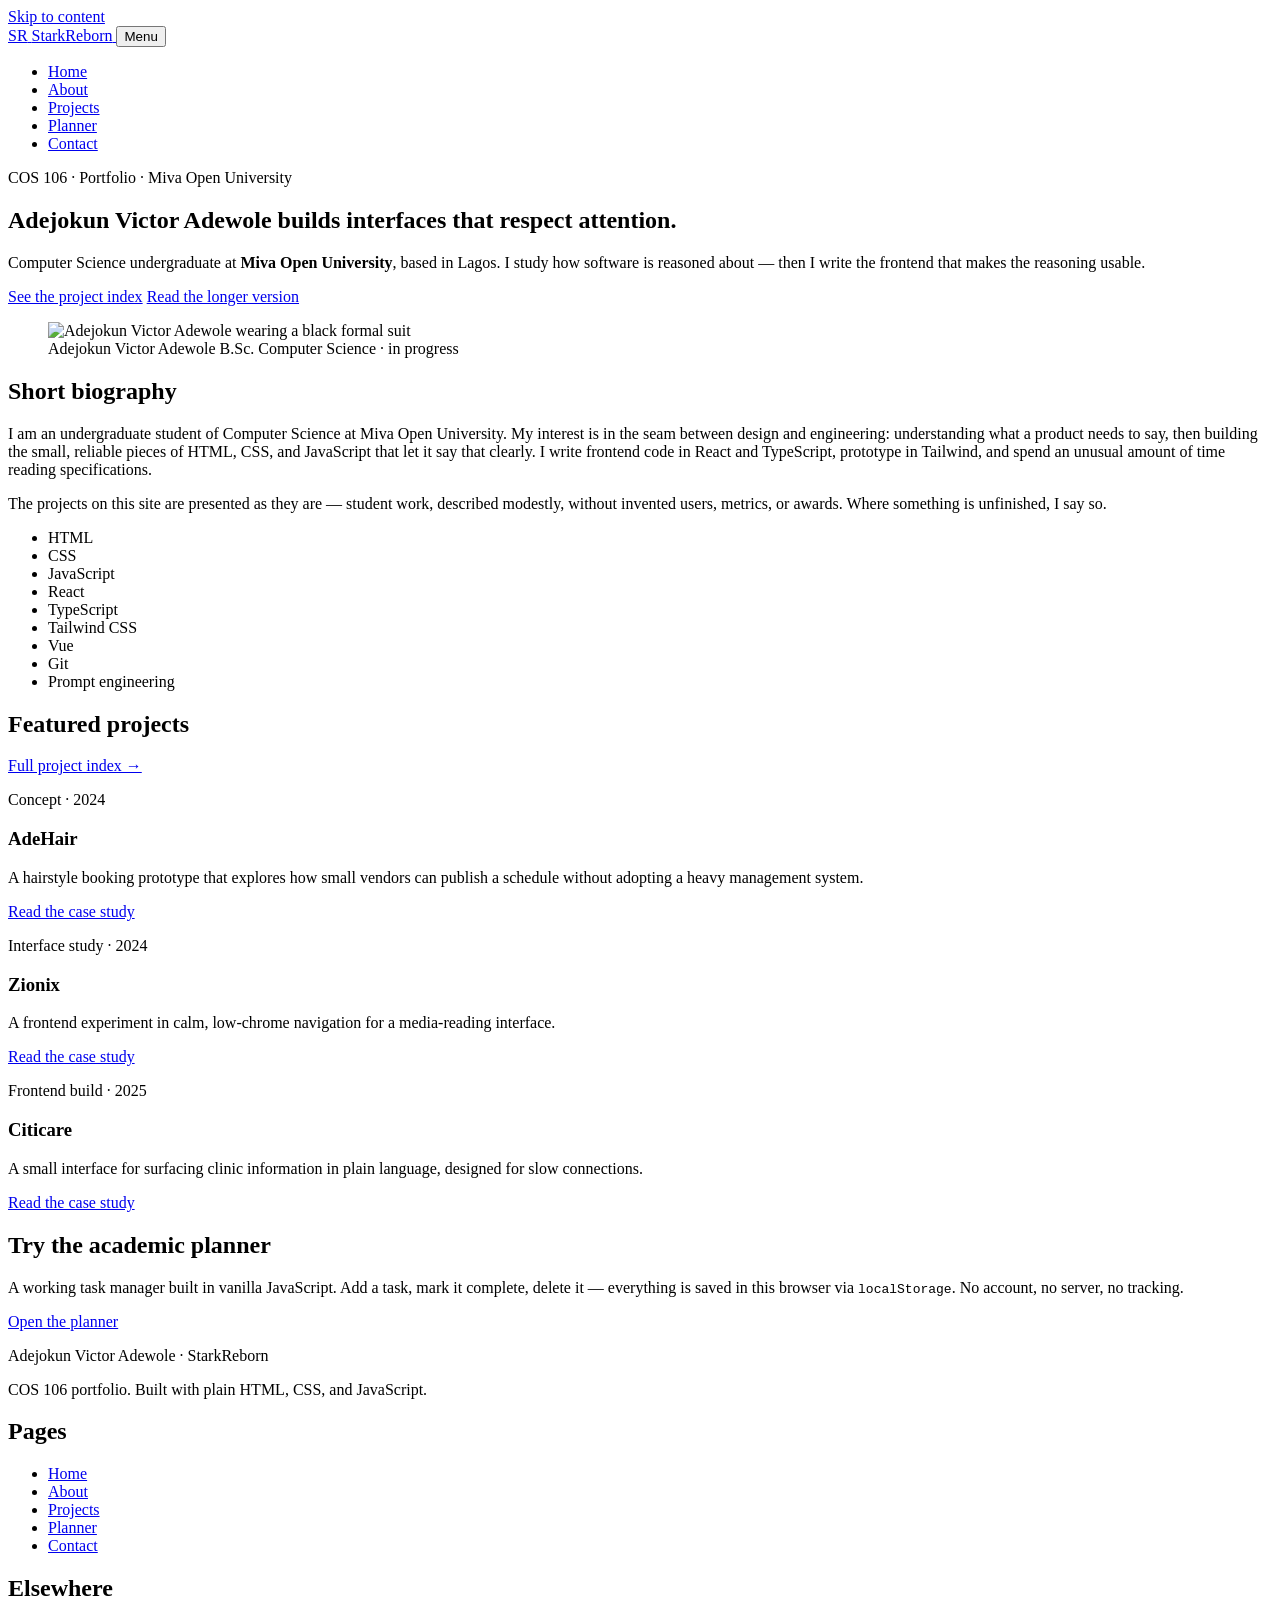
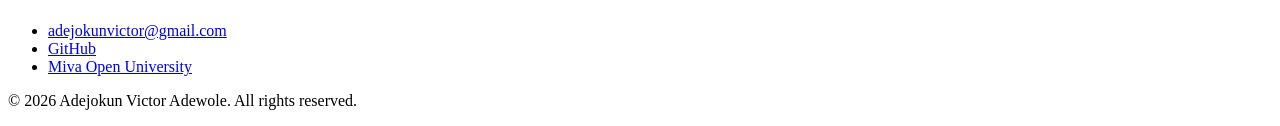
==== index.html @ ceefe45b "Add files via upload" ====
<!DOCTYPE html>
<html lang="en">
<head>
  <meta charset="utf-8">
  <meta name="viewport" content="width=device-width, initial-scale=1">
  <title>Adejokun Victor Adewole — COS 106 Portfolio</title>
  <meta name="description" content="Academic portfolio of Adejokun Victor Adewole, B.Sc. Computer Science student at Miva Open University. Frontend development, AI, and software engineering.">
  <meta name="author" content="Adejokun Victor Adewole">
  <link rel="icon" href="favicon.png" type="image/png">
  <link rel="preconnect" href="https://fonts.googleapis.com">
  <link rel="preconnect" href="https://fonts.gstatic.com" crossorigin>
  <link rel="stylesheet" href="https://fonts.googleapis.com/css2?family=Fraunces:ital,opsz,wght@0,9..144,300..700;1,9..144,300..600&family=IBM+Plex+Sans:wght@400;500;600&display=swap">
  <link rel="stylesheet" href="css/styles.css">
  <script src="js/main.js" defer></script>
</head>
<body class="page-home">
  <a class="skip-link" href="#main">Skip to content</a>

  <header class="site-header">
    <div class="site-header__inner">
      <a class="brand" href="index.html" aria-label="StarkReborn — home">
        <span class="brand__mark" aria-hidden="true">SR</span>
        <span class="brand__text">StarkReborn</span>
      </a>
      <button class="nav-toggle" type="button" aria-expanded="false" aria-controls="primary-nav">
        <span class="nav-toggle__bar" aria-hidden="true"></span>
        <span class="nav-toggle__bar" aria-hidden="true"></span>
        <span class="nav-toggle__label">Menu</span>
      </button>
      <nav id="primary-nav" class="site-nav" aria-label="Primary">
        <ul>
          <li><a href="index.html">Home</a></li>
          <li><a href="about.html">About</a></li>
          <li><a href="projects.html">Projects</a></li>
          <li><a href="planner.html">Planner</a></li>
          <li><a href="contact.html">Contact</a></li>
        </ul>
      </nav>
    </div>
  </header>

  <main id="main">
    <section class="hero" aria-labelledby="hero-heading">
      <div class="hero__grid">
        <div class="hero__text">
          <p class="hero__eyebrow">COS 106 · Portfolio · Miva Open University</p>
          <h1 id="hero-heading" class="hero__title">
            <span>Adejokun Victor</span>
            <span class="hero__title-accent">Adewole</span>
            <span class="hero__title-tail">builds interfaces that respect attention.</span>
          </h1>
          <p class="hero__lede">
            Computer Science undergraduate at <strong>Miva Open University</strong>,
            based in Lagos. I study how software is reasoned about — then I write
            the frontend that makes the reasoning usable.
          </p>
          <div class="hero__actions">
            <a class="btn btn--primary" href="projects.html">See the project index</a>
            <a class="btn btn--ghost" href="about.html">Read the longer version</a>
          </div>
        </div>
          <figure class="hero__portrait">
  <img
    src="./images/profile.jpg"
    alt="Adejokun Victor Adewole wearing a black formal suit"
    width="800"
    height="1000"
  >
  <figcaption>
    <span class="hero__caption-line">Adejokun Victor Adewole</span>
    <span class="hero__caption-meta">B.Sc. Computer Science · in progress</span>
  </figcaption>
</figure>
      </div>
    </section>

    <section class="statement" aria-labelledby="statement-heading">
      <div class="statement__inner">
        <h2 id="statement-heading" class="statement__heading">Short biography</h2>
        <p class="statement__body">
          I am an undergraduate student of Computer Science at Miva Open University.
          My interest is in the seam between design and engineering: understanding
          what a product needs to say, then building the small, reliable pieces of
          HTML, CSS, and JavaScript that let it say that clearly. I write frontend
          code in React and TypeScript, prototype in Tailwind, and spend an unusual
          amount of time reading specifications.
        </p>
        <p class="statement__body">
          The projects on this site are presented as they are — student work, described
          modestly, without invented users, metrics, or awards. Where something is
          unfinished, I say so.
        </p>
        <ul class="statement__skills" aria-label="Selected technical skills">
          <li><span>HTML</span></li>
          <li><span>CSS</span></li>
          <li><span>JavaScript</span></li>
          <li><span>React</span></li>
          <li><span>TypeScript</span></li>
          <li><span>Tailwind CSS</span></li>
          <li><span>Vue</span></li>
          <li><span>Git</span></li>
          <li><span>Prompt engineering</span></li>
        </ul>
      </div>
    </section>

    <section class="featured" aria-labelledby="featured-heading">
      <header class="section-header">
        <h2 id="featured-heading">Featured projects</h2>
        <a class="section-header__link" href="projects.html">Full project index →</a>
      </header>

      <div class="featured__grid">
        <article class="featured-card featured-card--tall">
          <p class="featured-card__kicker">Concept · 2024</p>
          <h3 class="featured-card__title">AdeHair</h3>
          <p class="featured-card__desc">
            A hairstyle booking prototype that explores how small vendors can publish
            a schedule without adopting a heavy management system.
          </p>
          <a class="featured-card__link" href="projects.html#adehair">Read the case study</a>
        </article>

        <article class="featured-card">
          <p class="featured-card__kicker">Interface study · 2024</p>
          <h3 class="featured-card__title">Zionix</h3>
          <p class="featured-card__desc">
            A frontend experiment in calm, low-chrome navigation for a media-reading
            interface.
          </p>
          <a class="featured-card__link" href="projects.html#zionix">Read the case study</a>
        </article>

        <article class="featured-card">
          <p class="featured-card__kicker">Frontend build · 2025</p>
          <h3 class="featured-card__title">Citicare</h3>
          <p class="featured-card__desc">
            A small interface for surfacing clinic information in plain language,
            designed for slow connections.
          </p>
          <a class="featured-card__link" href="projects.html#citicare">Read the case study</a>
        </article>
      </div>
    </section>

    <aside class="cta-band" aria-labelledby="cta-heading">
      <div class="cta-band__inner">
        <h2 id="cta-heading">Try the academic planner</h2>
        <p>
          A working task manager built in vanilla JavaScript. Add a task, mark it
          complete, delete it — everything is saved in this browser via
          <code>localStorage</code>. No account, no server, no tracking.
        </p>
        <a class="btn btn--primary" href="planner.html">Open the planner</a>
      </div>
    </aside>
  </main>

  <footer class="site-footer">
    <div class="site-footer__inner">
      <div class="site-footer__col">
        <p class="site-footer__brand">Adejokun Victor Adewole · StarkReborn</p>
        <p class="site-footer__note">
          COS 106 portfolio. Built with plain HTML, CSS, and JavaScript.
        </p>
      </div>
      <div class="site-footer__col">
        <h2 class="site-footer__heading">Pages</h2>
        <ul class="site-footer__links">
          <li><a href="index.html">Home</a></li>
          <li><a href="about.html">About</a></li>
          <li><a href="projects.html">Projects</a></li>
          <li><a href="planner.html">Planner</a></li>
          <li><a href="contact.html">Contact</a></li>
        </ul>
      </div>
      <div class="site-footer__col">
        <h2 class="site-footer__heading">Elsewhere</h2>
        <ul class="site-footer__links">
          <li><a href="mailto:adejokunvictor@gmail.com">adejokunvictor@gmail.com</a></li>
          <li><a href="https://github.com/starkeborn" rel="noopener">GitHub</a></li>
          <li><a href="https://www.miva.university/" rel="noopener">Miva Open University</a></li>
        </ul>
      </div>
    </div>
    <p class="site-footer__legal"> &copy; <span id="year">2026</span> Adejokun Victor Adewole. All rights reserved.
    </p>
  </footer>
</body>
</html>
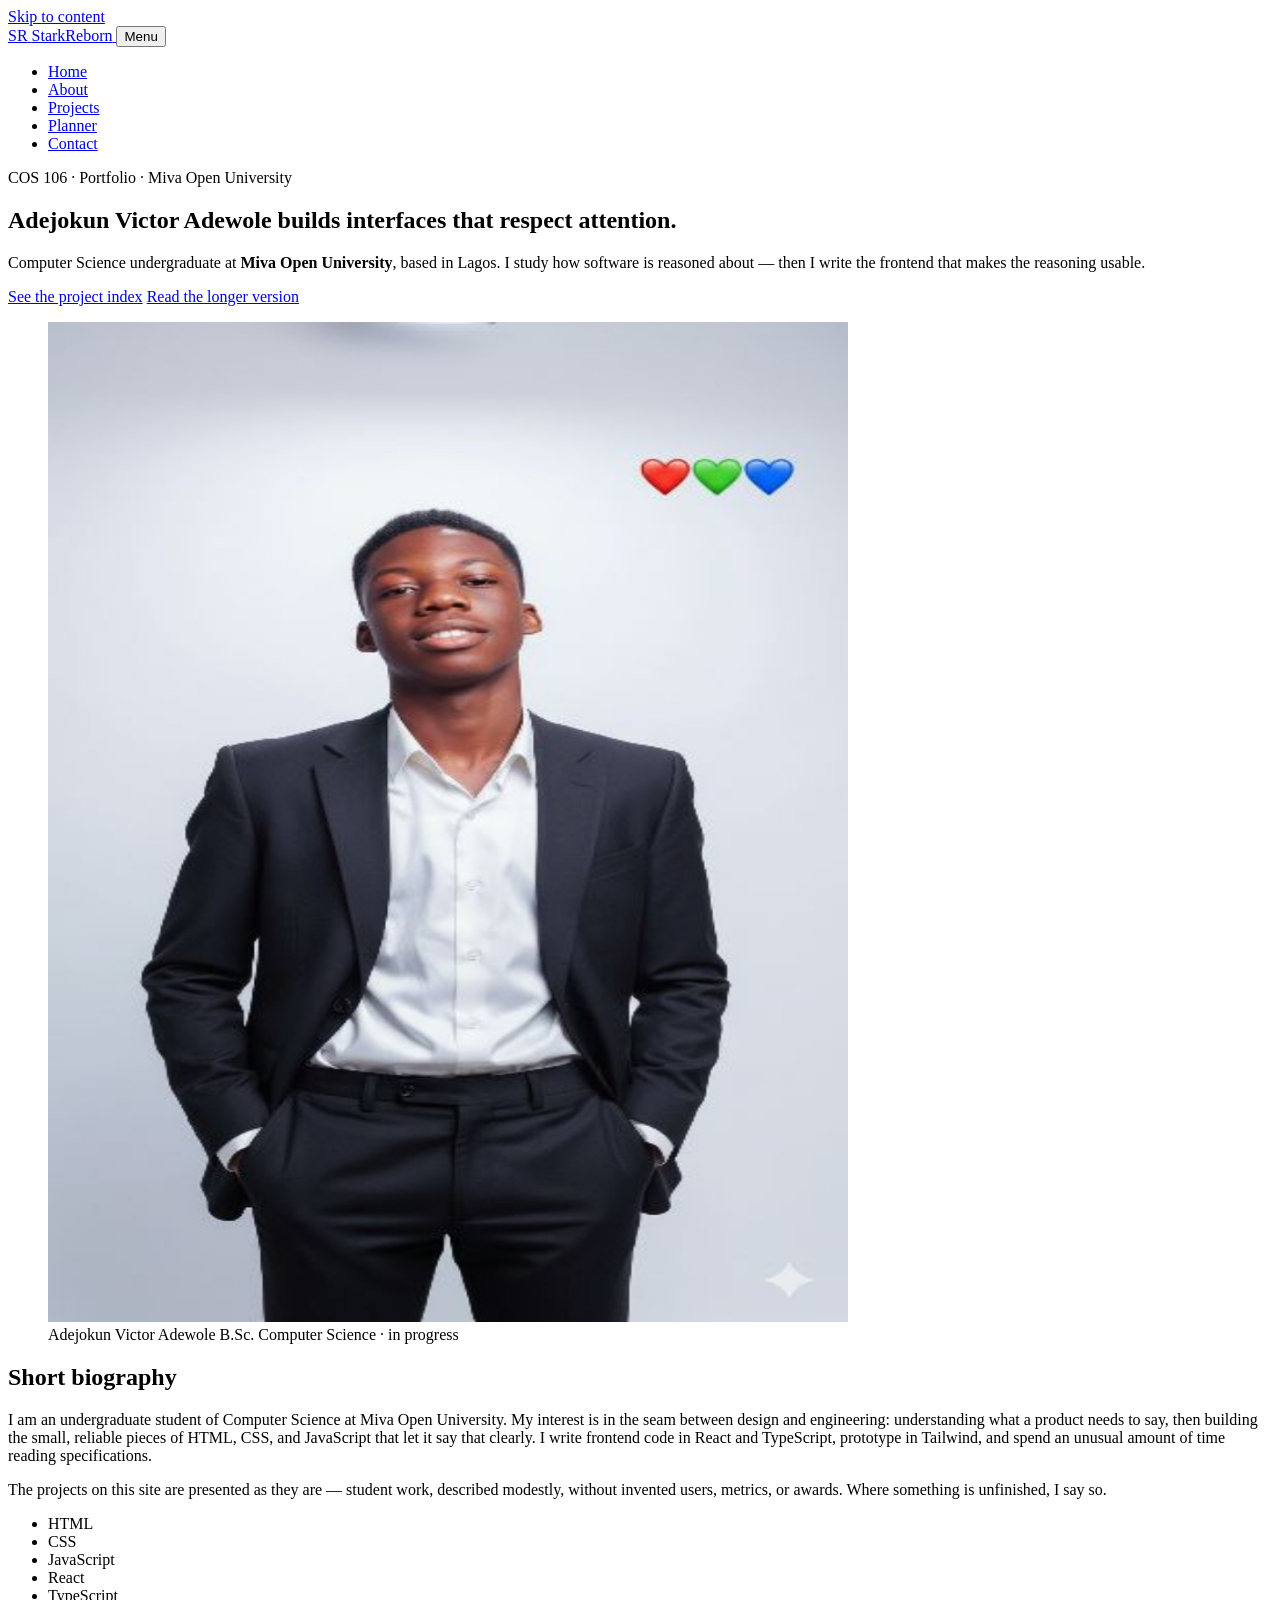
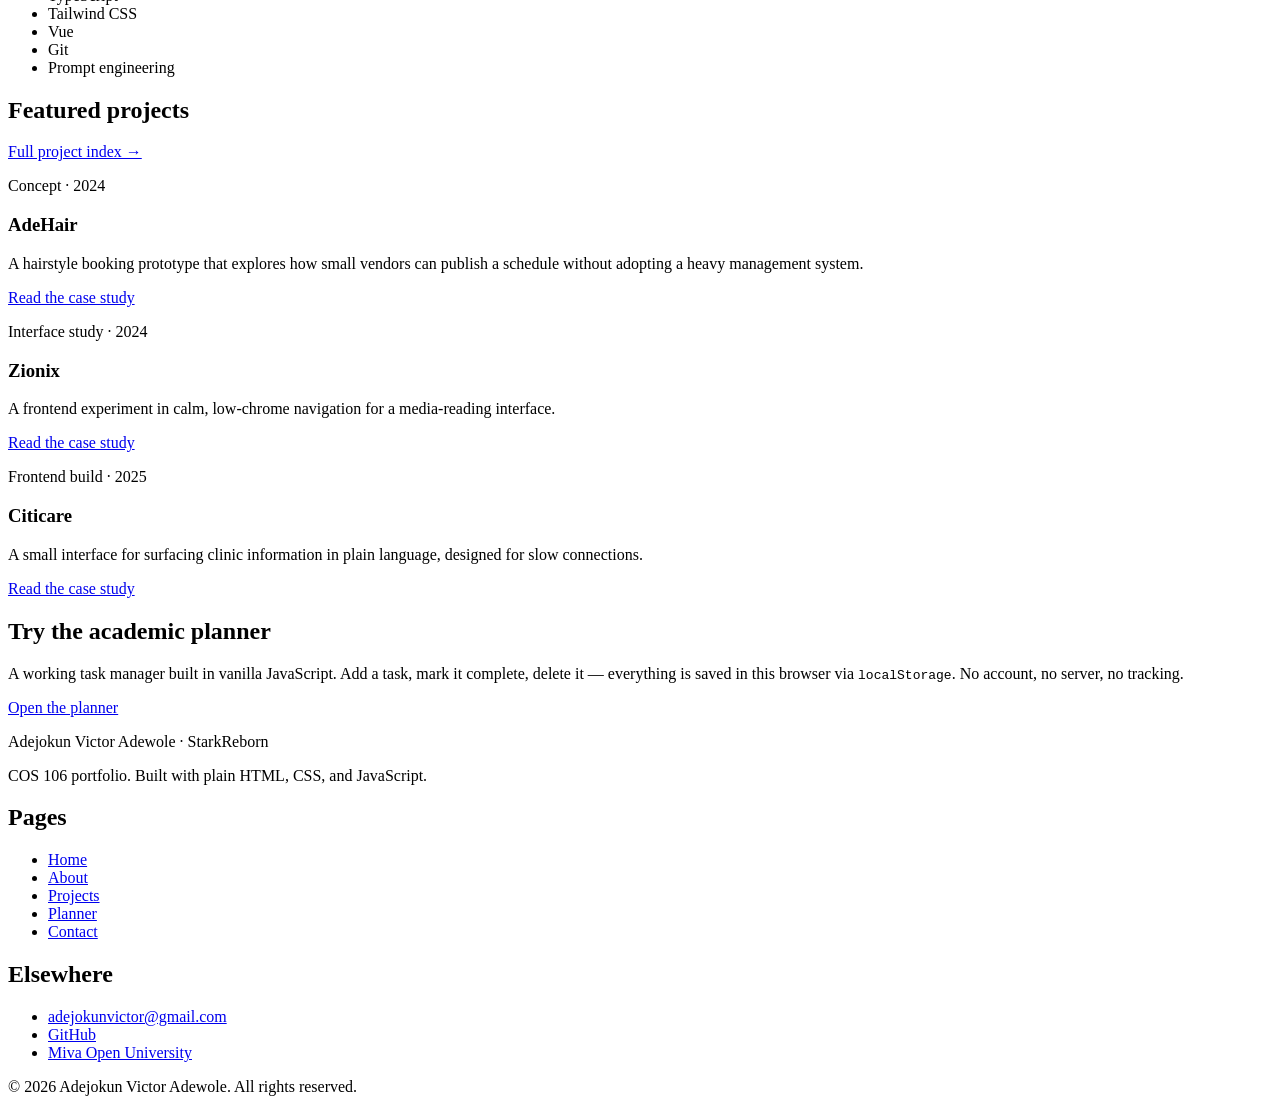
==== commit 1a6a9247: "Update image source path for profile picture" ====
--- a/index.html
+++ b/index.html
@@ -61,7 +61,7 @@
         </div>
           <figure class="hero__portrait">
   <img
-    src="./images/profile.jpg"
+    src="profile.jpg"
     alt="Adejokun Victor Adewole wearing a black formal suit"
     width="800"
     height="1000"
@@ -187,4 +187,4 @@
     </p>
   </footer>
 </body>
-</html>+</html>
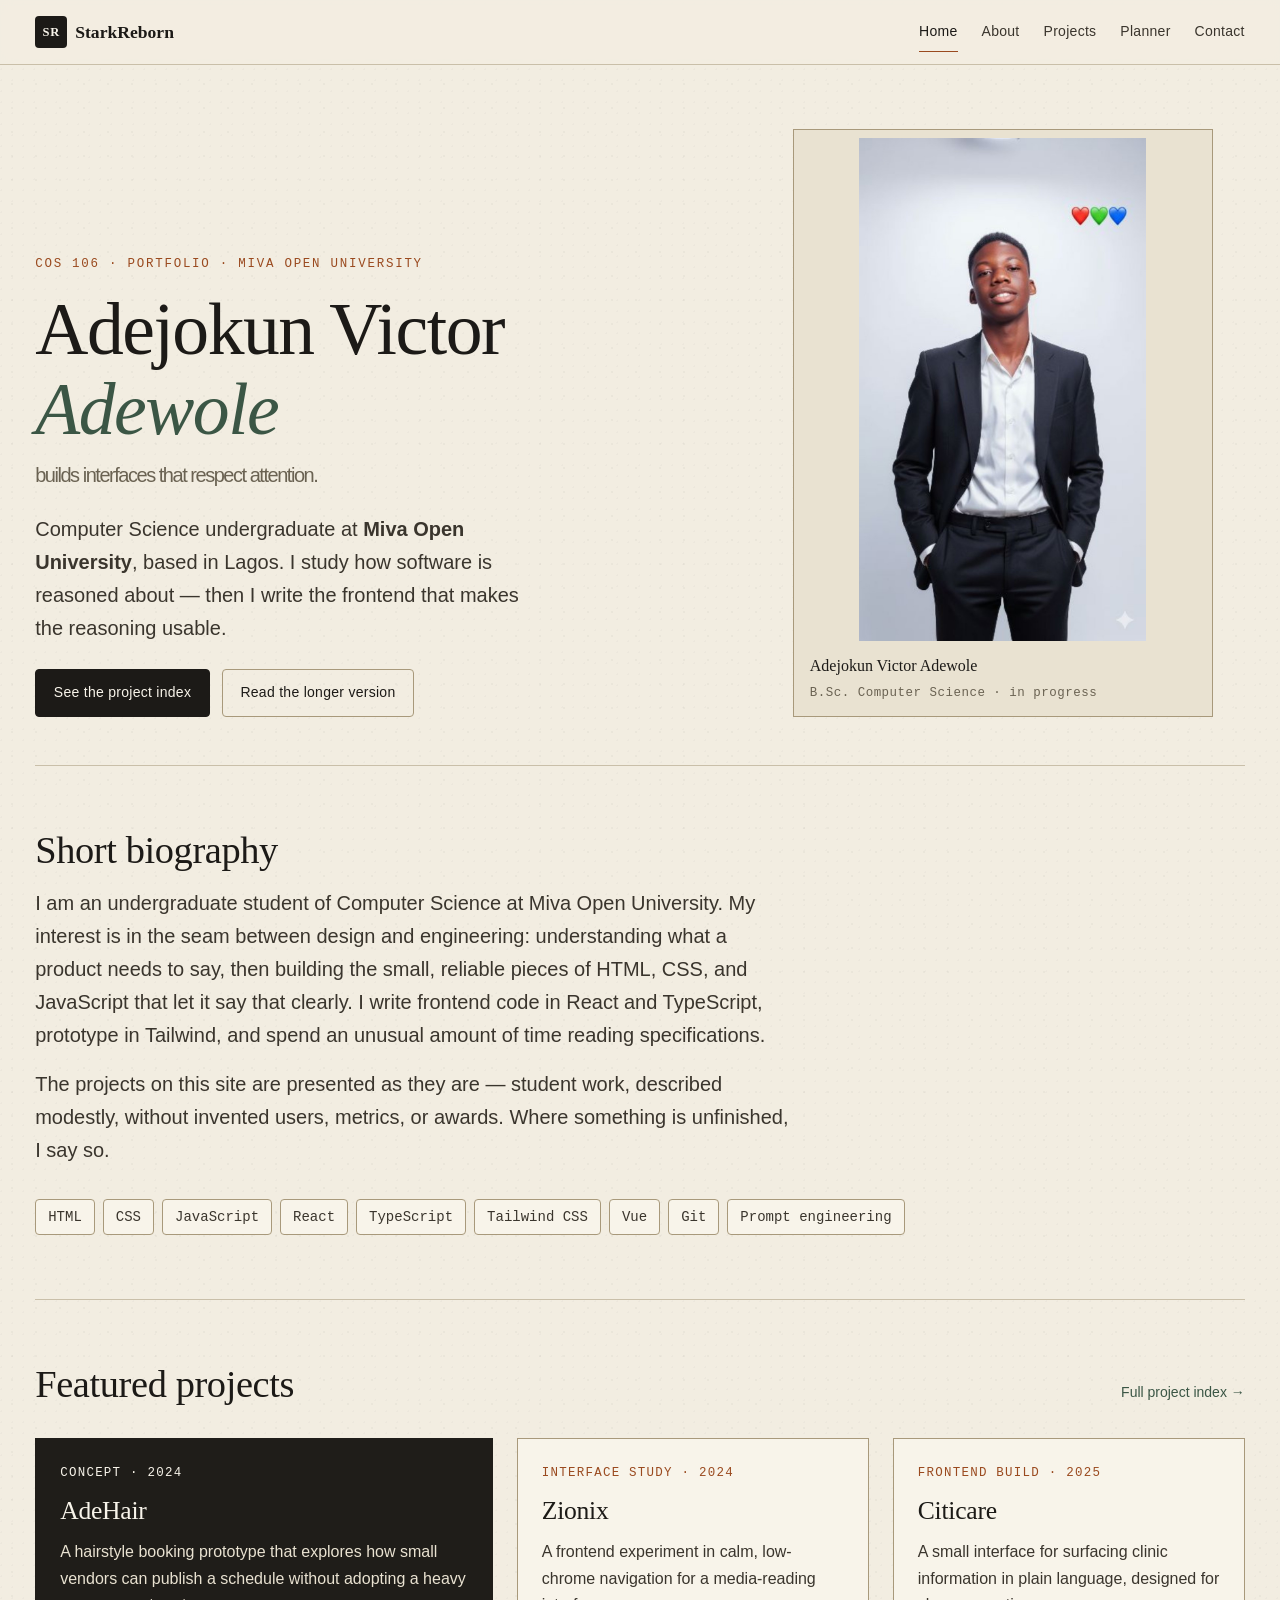
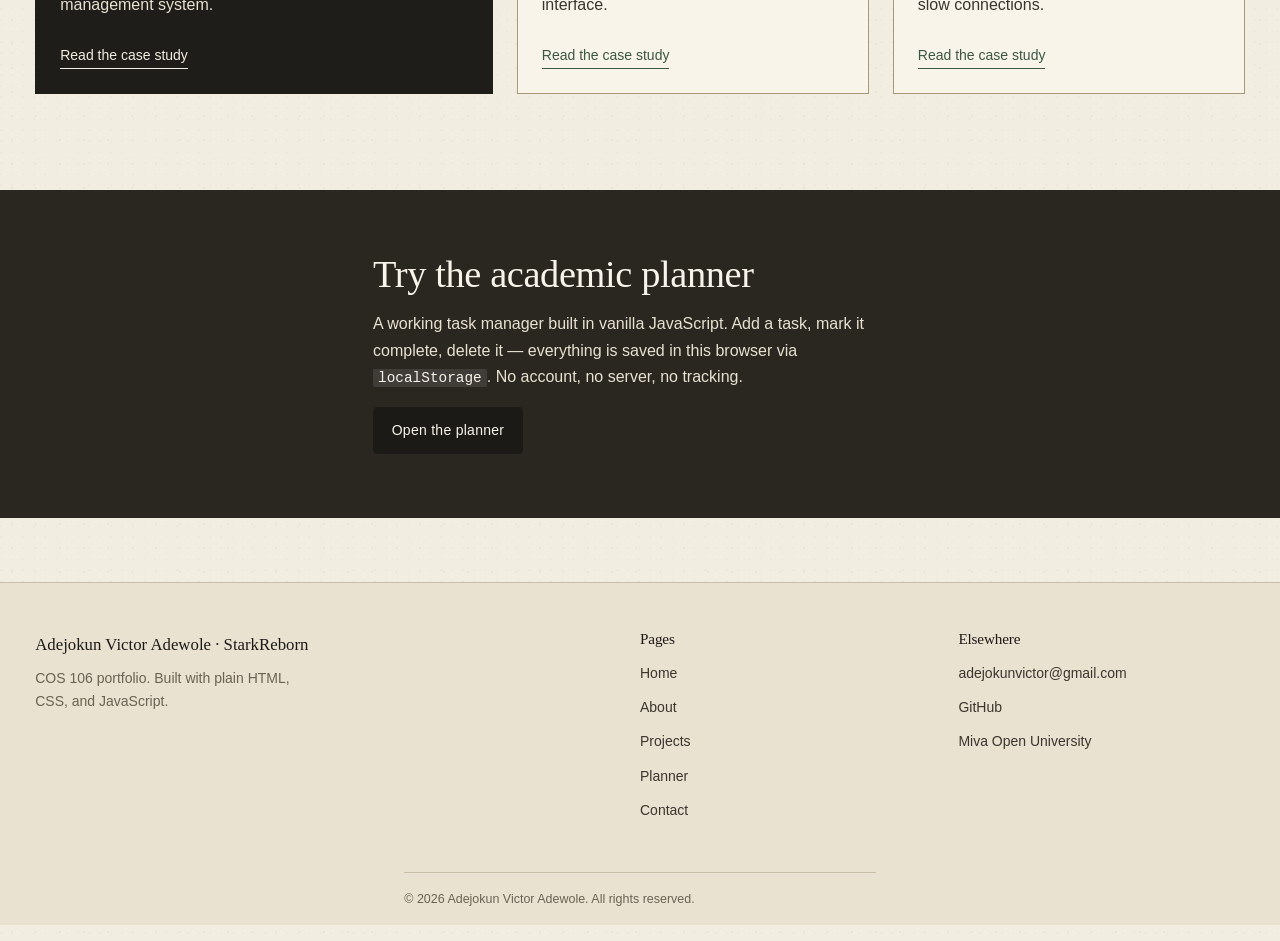
==== commit c69af5d5: "Update stylesheet and script paths in index.html" ====
--- a/index.html
+++ b/index.html
@@ -10,8 +10,8 @@
   <link rel="preconnect" href="https://fonts.googleapis.com">
   <link rel="preconnect" href="https://fonts.gstatic.com" crossorigin>
   <link rel="stylesheet" href="https://fonts.googleapis.com/css2?family=Fraunces:ital,opsz,wght@0,9..144,300..700;1,9..144,300..600&family=IBM+Plex+Sans:wght@400;500;600&display=swap">
-  <link rel="stylesheet" href="css/styles.css">
-  <script src="js/main.js" defer></script>
+  <link rel="stylesheet" href="styles.css">
+  <script src="main.js" defer></script>
 </head>
 <body class="page-home">
   <a class="skip-link" href="#main">Skip to content</a>
--- a/styles.css
+++ b/styles.css
@@ -0,0 +1,1154 @@
+/* Design settings */
+:root {
+  --paper: #f2ede1;
+  --paper-2: #e9e2d1;
+  --paper-3: #ddd3bd;
+  --ink: #1c1a17;
+  --ink-2: #3a352d;
+  --ink-3: #6a6252;
+  --rule: #c9bfa9;
+  --rule-strong: #a8997b;
+  --botanical: #3b5645;
+  --botanical-soft: #5f7d69;
+  --copper: #9a4a1f;
+  --copper-soft: #b56a3d;
+  --cream: #f8f4ea;
+  --surface-dark: #1f1d19;
+  --surface-dark-2: #2a2721;
+  --danger: #8a2418;
+  --success: #2f5c3a;
+
+  --font-display: "Fraunces", "Iowan Old Style", Georgia, "Times New Roman", serif;
+  --font-body: "IBM Plex Sans", "Helvetica Neue", Arial, sans-serif;
+  --font-mono: ui-monospace, "SFMono-Regular", Menlo, Consolas, monospace;
+
+  --fs-base: 1rem;
+  --fs-small: 0.875rem;
+  --fs-xs: 0.78rem;
+  --fs-lede: clamp(1.05rem, 0.95rem + 0.5vw, 1.25rem);
+  --fs-h1: clamp(2.2rem, 1.4rem + 3.6vw, 4rem);
+  --fs-h2: clamp(1.6rem, 1.2rem + 1.6vw, 2.4rem);
+  --fs-h3: clamp(1.15rem, 1rem + 0.6vw, 1.4rem);
+  --fs-hero: clamp(2.4rem, 1.4rem + 4.4vw, 4.6rem);
+
+  --lh-tight: 1.08;
+  --lh-snug: 1.25;
+  --lh-body: 1.65;
+  --measure: 68ch;
+  --measure-tight: 56ch;
+
+  --sp-1: 0.25rem;
+  --sp-2: 0.5rem;
+  --sp-3: 0.75rem;
+  --sp-4: 1rem;
+  --sp-5: 1.5rem;
+  --sp-6: 2rem;
+  --sp-7: 3rem;
+  --sp-8: 4rem;
+  --sp-9: 6rem;
+  --sp-10: 8rem;
+
+  --r-0: 0;
+  --r-1: 2px;
+  --r-2: 4px;
+  --r-pill: 999px;
+
+  --shadow-1: 0 1px 0 rgba(28, 26, 23, 0.06), 0 1px 2px rgba(28, 26, 23, 0.08);
+  --shadow-2: 0 8px 24px rgba(28, 26, 23, 0.08);
+
+  --dur-1: 120ms;
+  --dur-2: 200ms;
+  --dur-3: 320ms;
+  --ease-1: cubic-bezier(0.2, 0.6, 0.2, 1);
+
+  --page-pad: clamp(1.1rem, 0.6rem + 2vw, 2.5rem);
+  --content-max: 76rem;
+}
+
+/* Base styles */
+*,
+*::before,
+*::after { box-sizing: border-box; }
+
+html { -webkit-text-size-adjust: 100%; scroll-behavior: smooth; }
+
+body {
+  margin: 0;
+  font-family: var(--font-body);
+  font-size: var(--fs-base);
+  line-height: var(--lh-body);
+  color: var(--ink);
+  background-color: var(--paper);
+  background-image:
+    radial-gradient(rgba(28, 26, 23, 0.035) 1px, transparent 1px),
+    radial-gradient(rgba(28, 26, 23, 0.025) 1px, transparent 1px);
+  background-size: 24px 24px, 11px 11px;
+  background-position: 0 0, 7px 9px;
+  -webkit-font-smoothing: antialiased;
+  text-rendering: optimizeLegibility;
+}
+
+img, svg, video, audio { display: block; max-width: 100%; }
+img { height: auto; }
+
+a { color: var(--botanical); text-decoration-thickness: 1px; text-underline-offset: 3px; }
+a:hover { color: var(--copper); }
+
+hr { border: 0; border-top: 1px solid var(--rule); margin: var(--sp-6) 0; }
+
+code {
+  font-family: var(--font-mono);
+  font-size: 0.9em;
+  background: rgba(28, 26, 23, 0.06);
+  padding: 0.05em 0.35em;
+  border-radius: var(--r-1);
+}
+
+.skip-link {
+  position: absolute;
+  left: -9999px;
+  top: 0;
+  background: var(--ink);
+  color: var(--cream);
+  padding: var(--sp-3) var(--sp-4);
+  z-index: 100;
+}
+.skip-link:focus { left: var(--sp-3); top: var(--sp-3); }
+
+/* Typography */
+h1, h2, h3, h4 {
+  font-family: var(--font-display);
+  font-weight: 500;
+  color: var(--ink);
+  line-height: var(--lh-tight);
+  margin: 0 0 var(--sp-4);
+  letter-spacing: -0.01em;
+}
+
+h1 { font-size: var(--fs-h1); }
+h2 { font-size: var(--fs-h2); }
+h3 { font-size: var(--fs-h3); line-height: var(--lh-snug); }
+h4 { font-size: 1.05rem; }
+
+p { margin: 0 0 var(--sp-4); max-width: var(--measure); }
+
+strong { font-weight: 600; }
+
+ul, ol { max-width: var(--measure); }
+
+/* Layout */
+.site-header__inner,
+main > section,
+main > article,
+main > nav,
+.site-footer__inner,
+.site-footer__legal {
+  width: min(100% - (var(--page-pad) * 2), var(--content-max));
+  margin-inline: auto;
+}
+
+main > section,
+main > article,
+main > nav { padding-block: var(--sp-7); }
+
+/* Header and nav */
+.site-header {
+  position: sticky;
+  top: 0;
+  z-index: 50;
+  background: rgba(242, 237, 225, 0.92);
+  backdrop-filter: saturate(140%) blur(6px);
+  border-bottom: 1px solid var(--rule);
+}
+.site-header__inner {
+  display: flex;
+  align-items: center;
+  justify-content: space-between;
+  gap: var(--sp-4);
+  padding-block: var(--sp-3);
+}
+
+.brand {
+  display: inline-flex;
+  align-items: center;
+  gap: var(--sp-2);
+  text-decoration: none;
+  color: var(--ink);
+  font-family: var(--font-display);
+  font-weight: 600;
+  font-size: 1.1rem;
+}
+.brand__mark {
+  display: inline-grid;
+  place-items: center;
+  width: 2rem;
+  height: 2rem;
+  background: var(--ink);
+  color: var(--cream);
+  font-size: 0.78rem;
+  letter-spacing: 0.06em;
+  border-radius: var(--r-2);
+}
+.brand:hover .brand__mark { background: var(--copper); }
+
+.site-nav ul {
+  display: flex;
+  gap: var(--sp-5);
+  list-style: none;
+  margin: 0;
+  padding: 0;
+  max-width: none;
+}
+.site-nav a {
+  display: inline-block;
+  padding: var(--sp-2) 0;
+  color: var(--ink-2);
+  text-decoration: none;
+  font-size: var(--fs-small);
+  letter-spacing: 0.02em;
+  border-bottom: 1px solid transparent;
+  transition: color var(--dur-1) var(--ease-1),
+              border-color var(--dur-1) var(--ease-1);
+}
+.site-nav a:hover { color: var(--copper); }
+.site-nav a[aria-current="page"] {
+  color: var(--ink);
+  border-bottom-color: var(--copper);
+}
+
+.nav-toggle { display: none; }
+
+/* Bttons and form */
+.btn {
+  display: inline-flex;
+  align-items: center;
+  justify-content: center;
+  gap: var(--sp-2);
+  padding: 0.7rem 1.1rem;
+  font-family: var(--font-body);
+  font-size: var(--fs-small);
+  font-weight: 500;
+  letter-spacing: 0.02em;
+  border: 1px solid transparent;
+  border-radius: var(--r-2);
+  cursor: pointer;
+  text-decoration: none;
+  transition: background var(--dur-1) var(--ease-1),
+              color var(--dur-1) var(--ease-1),
+              border-color var(--dur-1) var(--ease-1),
+              transform var(--dur-1) var(--ease-1);
+}
+.btn:active { transform: translateY(1px); }
+
+.btn--primary {
+  background: var(--ink);
+  color: var(--cream);
+  border-color: var(--ink);
+}
+.btn--primary:hover { background: var(--copper); border-color: var(--copper); }
+
+.btn--ghost {
+  background: transparent;
+  color: var(--ink);
+  border-color: var(--rule-strong);
+}
+.btn--ghost:hover { background: var(--paper-2); border-color: var(--ink); }
+
+.btn:focus-visible {
+  outline: 3px solid var(--copper);
+  outline-offset: 3px;
+}
+
+.field { display: flex; flex-direction: column; gap: var(--sp-2); margin-bottom: var(--sp-5); }
+.field__label {
+  font-family: var(--font-display);
+  font-size: 1.05rem;
+  font-weight: 500;
+  color: var(--ink);
+}
+.field__help {
+  margin: 0;
+  font-size: var(--fs-xs);
+  color: var(--ink-3);
+  max-width: var(--measure);
+}
+.field__error {
+  margin: 0;
+  font-size: var(--fs-xs);
+  color: var(--danger);
+  font-weight: 500;
+}
+
+input[type="text"],
+input[type="email"],
+input[type="tel"],
+textarea {
+  font: inherit;
+  color: var(--ink);
+  background: var(--cream);
+  border: 1px solid var(--rule-strong);
+  border-radius: var(--r-2);
+  padding: 0.7rem 0.85rem;
+  width: 100%;
+  transition: border-color var(--dur-1) var(--ease-1),
+              box-shadow var(--dur-1) var(--ease-1);
+}
+input:focus-visible,
+textarea:focus-visible {
+  outline: none;
+  border-color: var(--copper);
+  box-shadow: 0 0 0 3px rgba(154, 74, 31, 0.18);
+}
+input[aria-invalid="true"],
+textarea[aria-invalid="true"] {
+  border-color: var(--danger);
+  box-shadow: 0 0 0 3px rgba(138, 36, 24, 0.12);
+}
+
+textarea { resize: vertical; min-height: 9rem; }
+
+/* Footer */
+.site-footer {
+  border-top: 1px solid var(--rule);
+  background: var(--paper-2);
+  margin-top: var(--sp-8);
+}
+.site-footer__inner {
+  display: grid;
+  grid-template-columns: 2fr 1fr 1fr;
+  gap: var(--sp-6);
+  padding-block: var(--sp-7);
+}
+.site-footer__col p { margin: 0 0 var(--sp-2); max-width: 34ch; }
+.site-footer__brand {
+  font-family: var(--font-display);
+  font-size: 1.05rem;
+  color: var(--ink);
+}
+.site-footer__note { font-size: var(--fs-small); color: var(--ink-3); }
+.site-footer__heading {
+  font-family: var(--font-display);
+  font-size: 0.95rem;
+  font-weight: 500;
+  color: var(--ink);
+  margin: 0 0 var(--sp-3);
+}
+.site-footer__links {
+  list-style: none;
+  padding: 0;
+  margin: 0;
+  display: grid;
+  gap: var(--sp-2);
+  max-width: none;
+}
+.site-footer__links a {
+  color: var(--ink-2);
+  text-decoration: none;
+  font-size: var(--fs-small);
+}
+.site-footer__links a:hover { color: var(--copper); text-decoration: underline; }
+
+.site-footer__legal {
+  border-top: 1px solid var(--rule);
+  padding-block: var(--sp-4);
+  font-size: var(--fs-xs);
+  color: var(--ink-3);
+}
+
+/* Page sections */
+.page-intro {
+  padding-block: var(--sp-8) var(--sp-6);
+  border-bottom: 1px solid var(--rule);
+}
+.page-intro__eyebrow {
+  font-family: var(--font-mono);
+  font-size: var(--fs-xs);
+  letter-spacing: 0.14em;
+  text-transform: uppercase;
+  color: var(--copper);
+  margin: 0 0 var(--sp-3);
+}
+.page-intro__title { margin: 0 0 var(--sp-4); max-width: 20ch; }
+.page-intro__lede {
+  font-size: var(--fs-lede);
+  color: var(--ink-2);
+  max-width: var(--measure-tight);
+}
+
+/* Home page */
+.hero {
+  padding-block: var(--sp-8) var(--sp-7);
+  border-bottom: 1px solid var(--rule);
+}
+.hero__grid {
+  display: grid;
+  grid-template-columns: minmax(0, 1.4fr) minmax(0, 1fr);
+  gap: var(--sp-7);
+  align-items: end;
+}
+.hero__eyebrow {
+  font-family: var(--font-mono);
+  font-size: var(--fs-xs);
+  letter-spacing: 0.14em;
+  text-transform: uppercase;
+  color: var(--copper);
+  margin: 0 0 var(--sp-4);
+}
+.hero__title {
+  font-size: var(--fs-hero);
+  line-height: var(--lh-tight);
+  letter-spacing: -0.02em;
+  margin: 0 0 var(--sp-5);
+}
+.hero__title span { display: block; }
+.hero__title-accent { font-style: italic; color: var(--botanical); }
+.hero__title-tail {
+  font-family: var(--font-body);
+  font-size: var(--fs-lede);
+  font-weight: 400;
+  font-style: normal;
+  color: var(--ink-3);
+  max-width: 28ch;
+  margin-top: var(--sp-3);
+  line-height: 1.4;
+}
+.hero__lede {
+  font-size: var(--fs-lede);
+  color: var(--ink-2);
+  max-width: 44ch;
+}
+.hero__actions {
+  display: flex;
+  flex-wrap: wrap;
+  gap: var(--sp-3);
+  margin-top: var(--sp-5);
+}
+
+.hero__portrait {
+  width: 100%;
+  max-width: 420px;
+  margin: 0 auto;
+  border: 1px solid var(--rule-strong);
+  background: var(--paper-2);
+  padding: var(--sp-2);
+  align-self: end;
+}
+
+.hero__portrait img {
+  display: block;
+  width: 100%;
+  height: auto;
+  aspect-ratio: 4 / 5;
+  object-fit: contain;
+  object-position: center;
+}
+
+.hero__portrait figcaption {
+  padding: var(--sp-3) var(--sp-2) var(--sp-1);
+  display: flex;
+  flex-direction: column;
+  gap: var(--sp-1);
+}
+
+.hero__caption-line {
+  font-family: var(--font-display);
+  font-size: 1rem;
+  color: var(--ink);
+}
+.hero__caption-meta {
+  font-size: var(--fs-xs);
+  color: var(--ink-3);
+  font-family: var(--font-mono);
+  letter-spacing: 0.04em;
+}
+
+.statement { padding-block: var(--sp-8); }
+.statement__inner { max-width: var(--content-max); }
+.statement__heading {
+  font-size: var(--fs-h2);
+  margin-bottom: var(--sp-4);
+}
+.statement__body {
+  font-size: var(--fs-lede);
+  color: var(--ink-2);
+  max-width: var(--measure);
+}
+.statement__skills {
+  list-style: none;
+  padding: 0;
+  margin: var(--sp-6) 0 0;
+  display: flex;
+  flex-wrap: wrap;
+  gap: var(--sp-2);
+  max-width: none;
+}
+.statement__skills li {
+  border: 1px solid var(--rule-strong);
+  padding: 0.35rem 0.75rem;
+  font-size: var(--fs-small);
+  font-family: var(--font-mono);
+  color: var(--ink-2);
+  background: var(--cream);
+  border-radius: var(--r-2);
+}
+
+.featured {
+  padding-block: var(--sp-8);
+  border-top: 1px solid var(--rule);
+}
+.section-header {
+  display: flex;
+  justify-content: space-between;
+  align-items: baseline;
+  gap: var(--sp-4);
+  margin-bottom: var(--sp-6);
+}
+.section-header h2 { margin: 0; }
+.section-header__link {
+  font-size: var(--fs-small);
+  color: var(--botanical);
+  text-decoration: none;
+}
+.section-header__link:hover { color: var(--copper); text-decoration: underline; }
+
+.featured__grid {
+  display: grid;
+  grid-template-columns: 1.3fr 1fr 1fr;
+  gap: var(--sp-5);
+}
+.featured-card {
+  display: flex;
+  flex-direction: column;
+  gap: var(--sp-3);
+  padding: var(--sp-5);
+  border: 1px solid var(--rule-strong);
+  background: var(--cream);
+  min-height: 16rem;
+  transition: border-color var(--dur-2) var(--ease-1),
+              transform var(--dur-2) var(--ease-1);
+}
+.featured-card:hover {
+  border-color: var(--ink);
+  transform: translateY(-2px);
+}
+.featured-card--tall {
+  background: var(--surface-dark);
+  color: var(--cream);
+  border-color: var(--surface-dark);
+}
+.featured-card--tall .featured-card__title,
+.featured-card--tall .featured-card__kicker { color: var(--cream); }
+.featured-card--tall .featured-card__desc { color: var(--paper-2); }
+.featured-card--tall .featured-card__link { color: var(--paper); }
+
+.featured-card__kicker {
+  font-family: var(--font-mono);
+  font-size: var(--fs-xs);
+  letter-spacing: 0.1em;
+  text-transform: uppercase;
+  color: var(--copper);
+  margin: 0;
+}
+.featured-card__title {
+  font-family: var(--font-display);
+  font-size: 1.6rem;
+  margin: 0;
+  color: var(--ink);
+}
+.featured-card__desc {
+  margin: 0;
+  color: var(--ink-2);
+  flex: 1;
+}
+.featured-card__link {
+  font-size: var(--fs-small);
+  color: var(--botanical);
+  text-decoration: none;
+  align-self: flex-start;
+  border-bottom: 1px solid currentColor;
+  padding-bottom: 1px;
+}
+.featured-card__link:hover { color: var(--copper); }
+
+.cta-band {
+  padding-block: var(--sp-8);
+  background: var(--surface-dark-2);
+  color: var(--paper);
+  margin-block: var(--sp-6);
+}
+.cta-band__inner {
+  width: min(100% - (var(--page-pad) * 2), var(--content-max));
+  margin-inline: auto;
+  max-width: 60ch;
+}
+.cta-band h2 { color: var(--cream); }
+.cta-band p { color: var(--paper-2); }
+.cta-band code { background: rgba(255, 255, 255, 0.1); color: var(--cream); }
+
+/* About page */
+.about-section {
+  padding-block: var(--sp-6);
+  border-bottom: 1px solid var(--rule);
+  display: grid;
+  grid-template-columns: minmax(0, 1fr) minmax(0, 2.2fr);
+  gap: var(--sp-6);
+  align-items: start;
+}
+.about-section:last-of-type { border-bottom: 0; }
+.about-section__heading {
+  margin: 0;
+  font-size: var(--fs-h3);
+  font-family: var(--font-display);
+  font-style: italic;
+  font-weight: 400;
+  color: var(--botanical);
+}
+.about-section__body > p { max-width: var(--measure); }
+
+.skills-table {
+  width: 100%;
+  border-collapse: collapse;
+  font-size: var(--fs-small);
+  margin-top: var(--sp-3);
+}
+.skills-table caption {
+  text-align: left;
+  font-family: var(--font-display);
+  font-size: 1rem;
+  color: var(--ink-2);
+  padding-bottom: var(--sp-3);
+}
+.skills-table th,
+.skills-table td {
+  text-align: left;
+  padding: var(--sp-3) var(--sp-3);
+  border-bottom: 1px solid var(--rule);
+  vertical-align: top;
+}
+.skills-table thead th {
+  font-family: var(--font-mono);
+  font-size: var(--fs-xs);
+  letter-spacing: 0.08em;
+  text-transform: uppercase;
+  color: var(--ink-3);
+  border-bottom-color: var(--rule-strong);
+}
+.skills-table tbody th {
+  font-family: var(--font-display);
+  font-weight: 500;
+  color: var(--ink);
+  width: 22%;
+}
+
+.interest-list {
+  padding-left: 1.2rem;
+  max-width: var(--measure);
+}
+.interest-list li { margin-bottom: var(--sp-2); }
+
+.personal-statement {
+  margin: 0;
+  padding: var(--sp-5) var(--sp-6);
+  background: var(--cream);
+  border-left: 3px solid var(--copper);
+}
+.personal-statement p {
+  font-family: var(--font-display);
+  font-size: var(--fs-lede);
+  line-height: 1.55;
+  color: var(--ink-2);
+  margin: 0;
+  max-width: var(--measure);
+}
+
+.about-audio {
+  width: 100%;
+  max-width: 32rem;
+  margin-top: var(--sp-3);
+}
+
+.milestone-list {
+  padding-left: 1.4rem;
+  max-width: var(--measure);
+}
+.milestone-list li { margin-bottom: var(--sp-2); }
+
+/* Projects page */
+.project-toc {
+  padding-block: var(--sp-5);
+  border-bottom: 1px solid var(--rule);
+}
+.project-toc__heading {
+  font-family: var(--font-mono);
+  font-size: var(--fs-xs);
+  letter-spacing: 0.12em;
+  text-transform: uppercase;
+  color: var(--ink-3);
+  margin: 0 0 var(--sp-3);
+}
+.project-toc ol {
+  list-style: decimal;
+  padding-left: 1.2rem;
+  margin: 0;
+  display: grid;
+  gap: var(--sp-2);
+}
+.project-toc a { color: var(--botanical); }
+
+.project {
+  padding-block: var(--sp-7);
+  border-bottom: 1px solid var(--rule);
+  display: grid;
+  grid-template-columns: minmax(0, 1fr) minmax(0, 1.2fr);
+  grid-template-areas:
+    "header visual"
+    "body   visual";
+  column-gap: var(--sp-6);
+  row-gap: var(--sp-4);
+}
+.project:last-of-type { border-bottom: 0; }
+.project__header { grid-area: header; }
+.project__visual { grid-area: visual; margin: 0; }
+.project__body { grid-area: body; display: grid; gap: var(--sp-4); }
+
+.project__index {
+  font-family: var(--font-mono);
+  font-size: var(--fs-xs);
+  letter-spacing: 0.12em;
+  color: var(--copper);
+  margin: 0 0 var(--sp-2);
+}
+.project__title {
+  font-size: var(--fs-h2);
+  margin: 0 0 var(--sp-2);
+}
+.project__subtitle {
+  color: var(--ink-3);
+  font-size: var(--fs-small);
+  margin: 0;
+}
+
+.project__visual img {
+  width: 100%;
+  height: auto;
+  border: 1px solid var(--rule-strong);
+  background: var(--paper-2);
+  padding: var(--sp-2);
+}
+.project__visual figcaption {
+  font-size: var(--fs-xs);
+  color: var(--ink-3);
+  margin-top: var(--sp-2);
+  font-family: var(--font-mono);
+}
+
+.project__block h3 {
+  font-family: var(--font-display);
+  font-style: italic;
+  font-weight: 400;
+  font-size: 1.15rem;
+  color: var(--botanical);
+  margin-bottom: var(--sp-2);
+}
+.project__block ul { padding-left: 1.2rem; margin: 0 0 var(--sp-3); }
+.project__block li { margin-bottom: var(--sp-2); }
+
+.tech-tags {
+  list-style: none;
+  padding: 0;
+  display: flex;
+  flex-wrap: wrap;
+  gap: var(--sp-2);
+  margin: 0;
+}
+.tech-tags li {
+  border: 1px solid var(--rule-strong);
+  background: var(--cream);
+  padding: 0.2rem 0.6rem;
+  font-size: var(--fs-xs);
+  font-family: var(--font-mono);
+  color: var(--ink-2);
+}
+
+.project__link-note {
+  font-size: var(--fs-small);
+  color: var(--ink-3);
+  font-style: italic;
+}
+
+.project-note {
+  margin-top: var(--sp-6);
+  padding: var(--sp-5);
+  background: var(--paper-2);
+  border: 1px dashed var(--rule-strong);
+}
+.project-note h2 {
+  font-family: var(--font-display);
+  font-style: italic;
+  font-weight: 400;
+  font-size: 1.15rem;
+  margin: 0 0 var(--sp-2);
+}
+.project-note p { margin: 0; max-width: var(--measure); }
+
+/* Planner page */
+.planner {
+  padding-block: var(--sp-7);
+  display: grid;
+  grid-template-columns: minmax(0, 1fr) minmax(0, 1.4fr);
+  gap: var(--sp-6);
+  align-items: start;
+}
+.planner__heading,
+.contact__heading {
+  font-size: var(--fs-h3);
+  margin-bottom: var(--sp-3);
+}
+.planner__form-wrap,
+.planner__list-wrap {
+  padding: var(--sp-5);
+  border: 1px solid var(--rule-strong);
+  background: var(--cream);
+}
+.planner__list-wrap { background: var(--paper-2); }
+
+.task-form { display: grid; gap: var(--sp-3); }
+.task-form .field { margin-bottom: 0; }
+
+.planner__notice {
+  margin-top: var(--sp-4);
+  padding: var(--sp-3);
+  border-left: 3px solid var(--danger);
+  background: rgba(138, 36, 24, 0.06);
+  font-size: var(--fs-small);
+}
+
+.planner__summary {
+  font-family: var(--font-mono);
+  font-size: var(--fs-xs);
+  letter-spacing: 0.06em;
+  color: var(--ink-3);
+  text-transform: uppercase;
+  margin-bottom: var(--sp-4);
+  padding-bottom: var(--sp-3);
+  border-bottom: 1px solid var(--rule-strong);
+}
+.planner__summary p { margin: 0; max-width: none; }
+
+.task-list {
+  list-style: none;
+  padding: 0;
+  margin: 0;
+  display: grid;
+  gap: var(--sp-2);
+  max-width: none;
+}
+.task-item {
+  display: grid;
+  grid-template-columns: 1fr auto auto;
+  gap: var(--sp-3);
+  align-items: center;
+  padding: var(--sp-3) var(--sp-4);
+  background: var(--cream);
+  border: 1px solid var(--rule);
+  transition: border-color var(--dur-1) var(--ease-1);
+}
+.task-item:hover { border-color: var(--rule-strong); }
+.task-item[data-done="true"] .task-item__text {
+  color: var(--ink-3);
+  text-decoration: line-through;
+  text-decoration-thickness: 1px;
+}
+.task-item__text {
+  font-family: var(--font-body);
+  color: var(--ink);
+  word-break: break-word;
+  min-width: 0;
+}
+.task-item__actions {
+  display: flex;
+  gap: var(--sp-2);
+}
+.task-item__btn {
+  border: 1px solid var(--rule-strong);
+  background: transparent;
+  padding: 0.35rem 0.7rem;
+  font-family: var(--font-body);
+  font-size: var(--fs-xs);
+  cursor: pointer;
+  border-radius: var(--r-2);
+  color: var(--ink-2);
+  transition: background var(--dur-1) var(--ease-1),
+              color var(--dur-1) var(--ease-1),
+              border-color var(--dur-1) var(--ease-1);
+}
+.task-item__btn:hover {
+  background: var(--ink);
+  color: var(--cream);
+  border-color: var(--ink);
+}
+.task-item__btn--danger:hover {
+  background: var(--danger);
+  border-color: var(--danger);
+}
+.task-item__btn:focus-visible {
+  outline: 3px solid var(--copper);
+  outline-offset: 2px;
+}
+
+.task-empty {
+  padding: var(--sp-5);
+  border: 1px dashed var(--rule-strong);
+  color: var(--ink-3);
+  text-align: center;
+  font-style: italic;
+  margin: 0;
+}
+
+.planner__feedback {
+  margin: var(--sp-3) 0 0;
+  font-size: var(--fs-small);
+  color: var(--success);
+  min-height: 1.2em;
+}
+
+/* Contact page */
+.contact {
+  padding-block: var(--sp-7);
+  display: grid;
+  grid-template-columns: minmax(0, 1.6fr) minmax(0, 1fr);
+  gap: var(--sp-6);
+  align-items: start;
+}
+.contact__form-wrap {
+  padding: var(--sp-6);
+  border: 1px solid var(--rule-strong);
+  background: var(--cream);
+}
+.contact-form .field { margin-bottom: var(--sp-4); }
+.contact-form__actions {
+  display: flex;
+  flex-wrap: wrap;
+  gap: var(--sp-3);
+  margin-top: var(--sp-4);
+}
+.contact-form__status {
+  margin: var(--sp-4) 0 0;
+  font-size: var(--fs-small);
+  color: var(--danger);
+  min-height: 1.2em;
+}
+.contact-form__status[data-state="ok"] { color: var(--success); }
+
+.contact-success {
+  padding: var(--sp-5);
+  background: rgba(59, 86, 69, 0.08);
+  border-left: 3px solid var(--botanical);
+  margin-top: var(--sp-5);
+}
+.contact-success h3 {
+  font-family: var(--font-display);
+  font-size: 1.3rem;
+  margin: 0 0 var(--sp-2);
+  color: var(--botanical);
+}
+.contact-success p { margin: 0 0 var(--sp-3); max-width: var(--measure); }
+.contact-success__note { font-size: var(--fs-small); color: var(--ink-3); }
+
+.contact__aside {
+  padding: var(--sp-5);
+  background: var(--surface-dark);
+  color: var(--paper);
+}
+.contact__aside-heading {
+  color: var(--cream);
+  font-size: var(--fs-h3);
+  margin: 0 0 var(--sp-3);
+}
+.contact-rules {
+  padding-left: 1.2rem;
+  margin: 0 0 var(--sp-4);
+  color: var(--paper-2);
+  font-size: var(--fs-small);
+}
+.contact-rules li { margin-bottom: var(--sp-2); }
+.contact-rules code {
+  background: rgba(255, 255, 255, 0.12);
+  color: var(--cream);
+}
+.contact__aside-note {
+  font-size: var(--fs-xs);
+  color: var(--paper-2);
+  margin: 0;
+}
+
+/* Responsive styles */
+@media (max-width: 960px) {
+  .hero__grid { grid-template-columns: 1fr; }
+
+  .hero__portrait {
+    max-width: 420px;
+    margin-inline: auto;
+  }
+
+  .featured__grid { grid-template-columns: 1fr 1fr; }
+  .featured-card--tall { grid-column: 1 / -1; }
+
+  .about-section { grid-template-columns: 1fr; gap: var(--sp-3); }
+  .project {
+    grid-template-columns: 1fr;
+    grid-template-areas:
+      "header"
+      "visual"
+      "body";
+  }
+  .planner, .contact { grid-template-columns: 1fr; }
+  .site-footer__inner { grid-template-columns: 1fr 1fr; }
+}
+
+@media (max-width: 720px) {
+  .nav-toggle {
+    display: inline-flex;
+    align-items: center;
+    gap: 0.5rem;
+    background: transparent;
+    border: 1px solid var(--rule-strong);
+    padding: 0.45rem 0.7rem;
+    border-radius: var(--r-2);
+    cursor: pointer;
+    font-family: var(--font-body);
+    font-size: var(--fs-small);
+    color: var(--ink);
+  }
+  .nav-toggle__bar {
+    display: block;
+    width: 1rem;
+    height: 1px;
+    background: var(--ink);
+  }
+  .nav-toggle__label { margin-left: 0.25rem; }
+  .nav-toggle:focus-visible {
+    outline: 3px solid var(--copper);
+    outline-offset: 2px;
+  }
+
+  .site-nav {
+    position: absolute;
+    inset: 100% 0 auto 0;
+    background: var(--paper);
+    border-bottom: 1px solid var(--rule);
+    display: none;
+    padding: var(--sp-3) var(--page-pad) var(--sp-5);
+  }
+  .site-nav.is-open { display: block; }
+  .site-nav ul {
+    flex-direction: column;
+    gap: 0;
+  }
+  .site-nav a {
+    display: block;
+    padding: var(--sp-3) 0;
+    border-bottom: 1px solid var(--rule);
+    font-size: 1rem;
+  }
+  .site-nav a[aria-current="page"] {
+    border-bottom-color: var(--copper);
+  }
+
+  .featured__grid { grid-template-columns: 1fr; }
+  .site-footer__inner { grid-template-columns: 1fr; }
+  .hero__actions .btn { width: 100%; justify-content: center; }
+
+  .hero__portrait {
+    width: 100%;
+    max-width: 420px;
+  }
+
+  .task-item {
+    grid-template-columns: 1fr;
+    grid-template-areas:
+      "text"
+      "actions";
+  }
+  .task-item__text { grid-area: text; }
+  .task-item__actions { grid-area: actions; }
+  .task-item__btn { flex: 1; text-align: center; padding: 0.5rem; }
+
+  .contact-form__actions .btn { flex: 1; justify-content: center; }
+
+  .skills-table { font-size: 0.82rem; }
+  .skills-table th, .skills-table td { padding: var(--sp-2); }
+}
+
+@media (max-width: 420px) {
+  .brand__text { display: none; }
+  .featured-card { padding: var(--sp-4); }
+}
+
+@media (max-width: 620px) {
+  .skills-table,
+  .skills-table thead,
+  .skills-table tbody,
+  .skills-table tr {
+    display: block;
+    width: 100%;
+  }
+  .skills-table thead { position: absolute; left: -9999px; }
+  .skills-table tr {
+    border: 1px solid var(--rule);
+    padding: var(--sp-3);
+    margin-bottom: var(--sp-3);
+    background: var(--cream);
+  }
+  .skills-table th, .skills-table td {
+    display: block;
+    padding: 0.25rem 0;
+    border: 0;
+    width: auto;
+  }
+  .skills-table tbody th {
+    font-family: var(--font-mono);
+    font-size: var(--fs-xs);
+    letter-spacing: 0.06em;
+    text-transform: uppercase;
+    color: var(--copper);
+  }
+}
+
+/* Accessibility and printing */
+:focus-visible {
+  outline: 3px solid var(--copper);
+  outline-offset: 3px;
+  border-radius: 2px;
+}
+
+[hidden] { display: none !important; }
+
+@media (prefers-reduced-motion: reduce) {
+  *, *::before, *::after {
+    animation-duration: 0.001ms !important;
+    animation-iteration-count: 1 !important;
+    transition-duration: 0.001ms !important;
+    scroll-behavior: auto !important;
+  }
+}
+
+@media print {
+  .site-header,
+  .site-footer,
+  .nav-toggle,
+  .cta-band,
+  .project-toc { display: none; }
+  body {
+    background: #fff;
+    color: #000;
+    font-size: 11pt;
+  }
+  a { color: #000; text-decoration: underline; }
+  main > section, main > article { padding-block: 1rem; }
+  .project {
+    grid-template-columns: 1fr;
+    grid-template-areas: "header" "body";
+  }
+  .project__visual { display: none; }
+}
